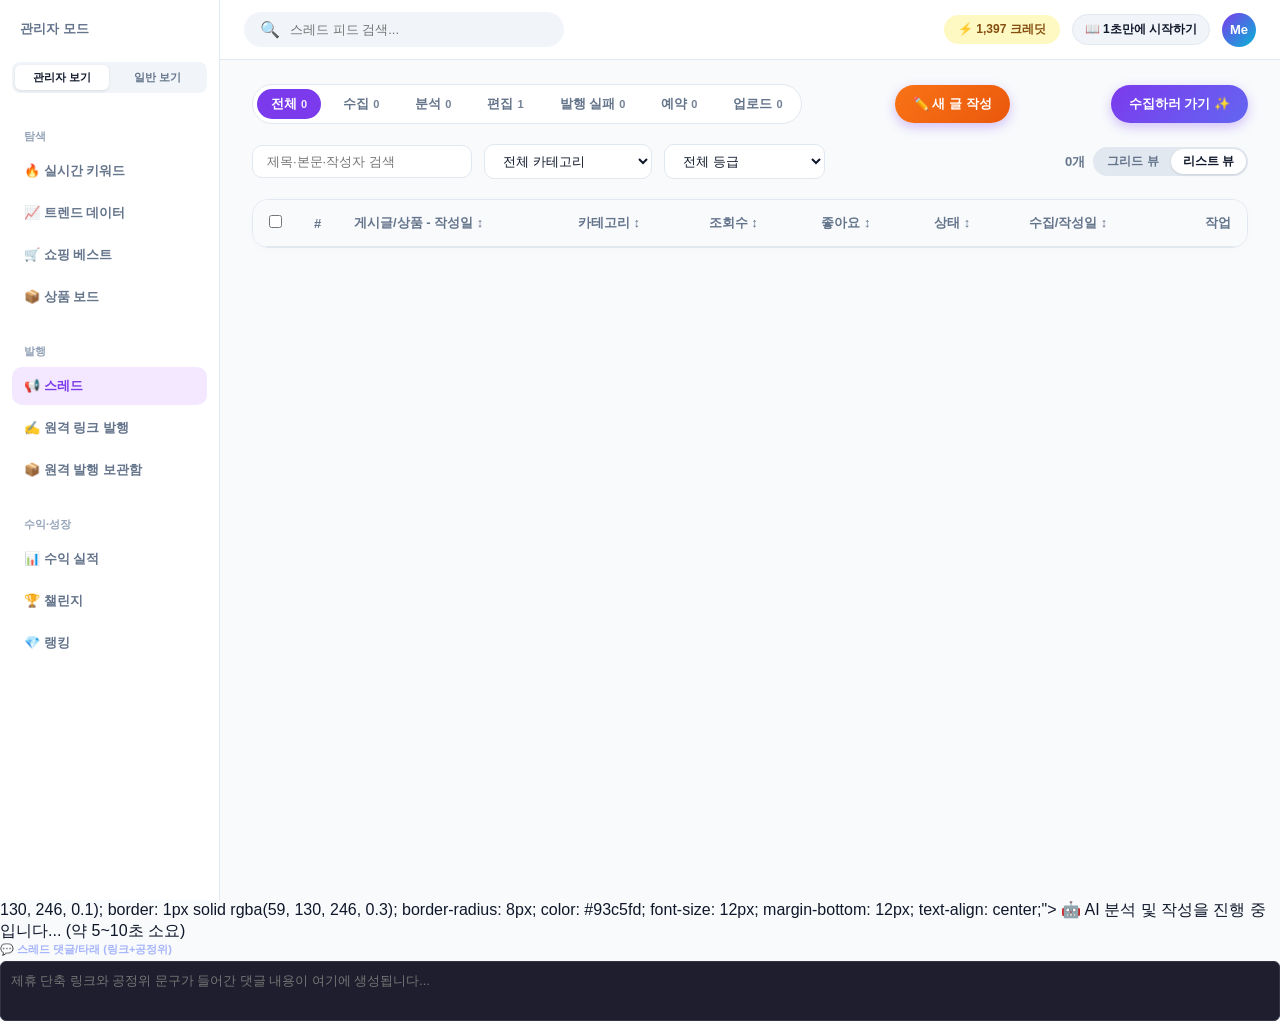
==== collected.html @ f784e55d "Fix: Resolve card parsing layout break, update joint disclosures, and support remote partners link i" ====
<!DOCTYPE html>
<html lang="ko">
<head>
  <meta charset="UTF-8">
  <meta name="viewport" content="width=device-width, initial-scale=1.0">
  <title>스레드 데이터 보드 - SNS Metric Dashboard</title>
  <link rel="stylesheet" href="styles/dashboard.css">
  <link rel="stylesheet" href="styles/content.css">
</head>
<body>

  <div class="app-container">
    <!-- Left Navigation Sidebar (Photo 1) -->
    <aside class="sidebar">
      <div class="sidebar-header">
        <span>관리자 모드</span>
      </div>

      <div class="sidebar-view-toggle">
        <button class="view-toggle-btn active">관리자 보기</button>
        <button class="view-toggle-btn">일반 보기</button>
      </div>

      <!-- Navigation Section 1: 탐색 -->
      <div class="nav-section">
        <div class="nav-title">탐색</div>
        <a href="#" class="nav-item">🔥 실시간 키워드</a>
        <a href="#" class="nav-item">📈 트렌드 데이터</a>
        <a href="#" class="nav-item">🛒 쇼핑 베스트</a>
        <a href="#" class="nav-item">📦 상품 보드</a>
      </div>

      <!-- Navigation Section 2: 발행 -->
      <div class="nav-section">
        <div class="nav-title">발행</div>
        <a href="#" class="nav-item active" id="nav-board">📢 스레드</a>
        <a href="#" class="nav-item" id="nav-publish">✍️ 원격 링크 발행</a>
        <a href="#" class="nav-item" id="nav-remote-archive">📦 원격 발행 보관함</a>
      </div>

      <!-- Navigation Section 3: 수익·성장 -->
      <div class="nav-section">
        <div class="nav-title">수익·성장</div>
        <a href="#" class="nav-item">📊 수익 실적</a>
        <a href="#" class="nav-item">🏆 챌린지</a>
        <a href="#" class="nav-item">💎 랭킹</a>
      </div>
    </aside>

    <!-- Main Wrapper -->
    <div class="main-wrapper">
      <!-- Top Navbar (Photo 1) -->
      <header class="top-navbar">
        <div class="top-search-bar">
          <span>🔍</span>
          <input type="text" placeholder="스레드 피드 검색..." id="top-search-input">
        </div>

        <div class="top-user-menu">
          <div class="credit-badge">⚡ 1,397 크레딧</div>
          <button class="quick-start-btn">📖 1초만에 시작하기</button>
          <div class="avatar">Me</div>
        </div>
      </header>

      <!-- Main Content Body (Photo 1) -->
      <main class="content-body" id="board-view">
        <!-- Status Tabs Row -->
        <div class="tabs-row">
          <div class="status-tabs">
            <button class="tab-btn active" data-status="all">전체 <span class="badge-count" id="count-all">0</span></button>
            <button class="tab-btn" data-status="collected">수집 <span class="badge-count" id="count-collected">0</span></button>
            <button class="tab-btn" data-status="analyzed">분석 <span class="badge-count" id="count-analyzed">0</span></button>
            <button class="tab-btn" data-status="editing">편집 <span class="badge-count" id="count-editing">1</span></button>
            <button class="tab-btn" data-status="failed">발행 실패 <span class="badge-count" id="count-failed">0</span></button>
            <button class="tab-btn" data-status="reserved">예약 <span class="badge-count" id="count-reserved">0</span></button>
            <button class="tab-btn" data-status="uploaded">업로드 <span class="badge-count" id="count-uploaded">0</span></button>
          </div>

          <button class="action-collect-btn" id="btn-create-post" style="background: linear-gradient(135deg, #f97316, #ea580c); margin-right: 8px;">✏️ 새 글 작성</button>
          <button class="action-collect-btn" id="btn-goto-collect">수집하러 가기 ✨</button>
        </div>

        <!-- Filter Controls Row -->
        <div class="filter-controls">
          <div class="search-filter-group">
            <input type="text" class="input-search" id="filter-keyword" placeholder="제목·본문·작성자 검색">
            <select class="select-filter" id="filter-category">
              <option value="all">전체 카테고리</option>
              <option value="shopping">🛒 쿠팡 / 쇼핑</option>
              <option value="shopping_remote">📦 원격 발행 보관함</option>
              <option value="sns">📢 스레드 / SNS</option>
              <option value="trend">🔥 트렌드</option>
              <option value="general">💬 자유게시판</option>
            </select>
            <select class="select-filter" id="filter-grade">
              <option value="all">전체 등급</option>
              <option value="super">강력 / 폭발 (>=8배)</option>
              <option value="medium">흥행 / 우수 (>=3배)</option>
              <option value="normal">보통 / 약함 (&lt;3배)</option>
            </select>
          </div>

          <div class="layout-toggle-group">
            <span class="item-count-text" id="total-item-count">0개</span>
            <div class="toggle-pill-group">
              <button class="toggle-pill-btn" id="btn-grid-mode">그리드 뷰</button>
              <button class="toggle-pill-btn active" id="btn-list-mode">리스트 뷰</button>
            </div>
          </div>
        </div>

        <!-- Data Table Container (List View) -->
        <div class="table-card-container" id="list-container">
          <table class="data-table" id="dashboard-table">
            <thead>
              <tr>
                <th style="width: 40px;"><input type="checkbox" id="check-all"></th>
                <th style="width: 40px;">#</th>
                <th>게시글/상품 - 작성일 ↕</th>
                <th>카테고리 ↕</th>
                <th>조회수 ↕</th>
                <th>좋아요 ↕</th>
                <th>상태 ↕</th>
                <th>수집/작성일 ↕</th>
                <th style="text-align: right;">작업</th>
              </tr>
            </thead>
            <tbody id="table-body">
              <!-- Dynamically rendered rows -->
            </tbody>
          </table>
        </div>

        <!-- Grid Container (Grid View) -->
        <div id="grid-container" style="display: none; grid-template-columns: repeat(auto-fill, minmax(280px, 1fr)); gap: 20px; margin-top: 16px;">
          <!-- Dynamically rendered cards -->
        </div>

      </main>

      <!-- Publish View (Remote URL Post Generation) -->
      <main class="content-body" id="publish-view" style="display: none;">
        <div class="tabs-row" style="margin-bottom: 24px;">
          <h2 style="font-size: 20px; color: #f8fafc; font-weight: 700; display: flex; align-items: center; gap: 8px;">
            ✍️ 원격 링크 자동 발행 (쿠팡/토스)
          </h2>
        </div>

        <div style="background: #1e1e2f; border: 1px solid #313244; border-radius: 12px; padding: 24px; display: flex; flex-direction: column; gap: 16px;">
          <div style="display: flex; gap: 16px; align-items: flex-end;">
            <div style="flex: 1;">
              <label style="display: block; font-size: 13px; font-weight: 600; color: #a5b4fc; margin-bottom: 8px;">상품 원본 링크 (URL)</label>
              <input type="text" id="remote-url-input" placeholder="https://www.coupang.com/... 또는 https://toss.im/..." style="width: 100%; padding: 12px 16px; background: #12121e; border: 1px solid #313244; color: #ffffff; border-radius: 8px; font-size: 14px; outline: none;">
            </div>
            <div style="flex: 1;">
              <label style="display: block; font-size: 13px; font-weight: 600; color: #f472b6; margin-bottom: 8px;">🔗 개인 제휴 링크 (Toss 쉐어링크 / 쿠팡 파트너스 링크)</label>
              <input type="text" id="remote-partners-link-input" placeholder="예: https://toss.im/_m/xxxxxx 또는 https://link.coupang.com/a/xxxxxx" style="width: 100%; padding: 12px 16px; background: #12121e; border: 1px solid #313244; color: #ffffff; border-radius: 8px; font-size: 14px; outline: none;">
            </div>
            <div>
              <button id="btn-fetch-generate" class="db-modal-btn btn-gradient" style="margin: 0; padding: 12px 24px; height: 45px;">분석 및 원고 생성 ✨</button>
            </div>
          </div>
          <div id="remote-status-text" style="font-size: 12px; color: #94a3b8; margin-top: 4px; display: none;">⏳ 링크를 분석하고 원고를 작성하는 중입니다... (최대 1~2분 소요)</div>

          <div style="display: flex; gap: 20px; margin-top: 10px;">
            <!-- Blog Result -->
            <div style="flex: 1; display: flex; flex-direction: column; min-height: 480px;">
              <div style="display: flex; justify-content: space-between; align-items: center; margin-bottom: 8px;">
                <label style="font-size: 13px; font-weight: 700; color: #f472b6;">📝 블로그 원고</label>
                <div style="display: flex; gap: 6px;">
                  <button id="btn-copy-remote-blog-title" class="db-modal-btn btn-purple" style="margin: 0; padding: 6px 10px; width: auto; font-size: 11px; display: none;">📋 제목 복사</button>
                  <button id="btn-copy-remote-blog-body" class="db-modal-btn btn-purple" style="margin: 0; padding: 6px 10px; width: auto; font-size: 11px; display: none;">📋 HTML 복사</button>
                </div>
              </div>
              <input type="text" id="remote-blog-title-result" placeholder="블로그 제목이 여기에 생성됩니다..." style="width: 100%; padding: 12px; margin-bottom: 8px; background: #12121e; border: 1px solid #313244; color: #cbd5e1; border-radius: 8px; font-family: inherit; font-size: 13px; outline: none;">
              <textarea id="remote-blog-result" placeholder="블로그 본문 HTML이 여기에 생성됩니다..." style="flex: 1; width: 100%; padding: 16px; background: #12121e; border: 1px solid #313244; color: #cbd5e1; border-radius: 8px; font-family: inherit; font-size: 13px; line-height: 1.6; resize: none; overflow-y: auto;"></textarea>
            </div>

            <!-- Threads Result -->
            <div style="flex: 1; display: flex; flex-direction: column; min-height: 480px;">
              <div style="display: flex; justify-content: space-between; align-items: center; margin-bottom: 8px;">
                <label style="font-size: 13px; font-weight: 700; color: #38bdf8;">📢 스레드 원고</label>
                <div style="display: flex; gap: 6px;">
                  <button id="btn-copy-remote-threads-main" class="db-modal-btn btn-gradient" style="margin: 0; padding: 6px 10px; width: auto; font-size: 11px; display: none;">📋 본문 복사</button>
                  <button id="btn-copy-remote-threads-reply" class="db-modal-btn btn-gradient" style="margin: 0; padding: 6px 10px; width: auto; font-size: 11px; display: none;">📋 타래 복사</button>
                </div>
              </div>
              <textarea id="remote-threads-main-result" placeholder="스레드 본문이 여기에 생성됩니다..." style="height: 120px; width: 100%; padding: 16px; margin-bottom: 8px; background: #12121e; border: 1px solid #313244; color: #cbd5e1; border-radius: 8px; font-family: inherit; font-size: 13px; line-height: 1.6; resize: none; overflow-y: auto;"></textarea>
              <textarea id="remote-threads-reply-result" placeholder="스레드 타래(댓글) 원고가 여기에 생성됩니다..." style="flex: 1; width: 100%; padding: 16px; background: #12121e; border: 1px solid #313244; color: #cbd5e1; border-radius: 8px; font-family: inherit; font-size: 13px; line-height: 1.6; resize: none; overflow-y: auto;"></textarea>
            </div>
          </div>
          
          <!-- Image Gallery Section -->
          <div id="remote-images-container" style="margin-top: 20px; display: none; background: #181824; border: 1px solid #2e2e3e; padding: 16px; border-radius: 12px;">
            <label style="display: block; font-size: 13px; font-weight: 700; color: #a5b4fc; margin-bottom: 12px;">🖼️ 추천 이미지 (클릭 시 원본 보기)</label>
            <div id="remote-images-gallery" style="display: flex; gap: 12px; flex-wrap: wrap;"></div>
          </div>
          
          <div style="display: flex; justify-content: flex-end; margin-top: 16px;">
            <button id="btn-save-remote-post" class="db-modal-btn btn-red" style="margin: 0; width: auto; padding: 12px 32px; display: none;">💾 생성된 원고 수집함에 저장하기</button>
          </div>
        </div>
      </main>
    </div>
  </div>

  <!-- Modal 1: Create Post Modal -->
  <div id="modal-create-post" class="db-modal-overlay" style="display: none;">
    <div class="db-action-modal" style="max-width: 520px; text-align: left;">
      <div class="db-modal-title" style="font-size: 18px; margin-bottom: 16px;">✏️ Cloudflare 게시판 - 새 글 작성</div>
      
      <div style="margin-bottom: 12px;">
        <label style="font-size: 12px; font-weight: 700; color: #a5b4fc; display: block; margin-bottom: 4px;">카테고리</label>
        <select id="post-input-category" style="width: 100%; padding: 10px; background: #1e1e2e; border: 1px solid #313244; color: #fff; border-radius: 8px;">
          <option value="general">💬 자유게시판</option>
          <option value="shopping">🛒 쿠팡 / 쇼핑</option>
          <option value="shopping_remote">📦 원격 발행 보관함</option>
          <option value="sns">📢 스레드 / SNS</option>
          <option value="trend">🔥 트렌드</option>
        </select>
      </div>

      <div style="margin-bottom: 12px;">
        <label style="font-size: 12px; font-weight: 700; color: #a5b4fc; display: block; margin-bottom: 4px;">게시글 제목</label>
        <input type="text" id="post-input-title" placeholder="제목을 입력하세요" style="width: 100%; padding: 10px; background: #1e1e2e; border: 1px solid #313244; color: #fff; border-radius: 8px;">
      </div>

      <div style="margin-bottom: 12px;">
        <label style="font-size: 12px; font-weight: 700; color: #a5b4fc; display: block; margin-bottom: 4px;">작성자</label>
        <input type="text" id="post-input-author" placeholder="작성자 이름" style="width: 100%; padding: 10px; background: #1e1e2e; border: 1px solid #313244; color: #fff; border-radius: 8px;">
      </div>

      <div style="margin-bottom: 12px;">
        <label style="font-size: 12px; font-weight: 700; color: #a5b4fc; display: block; margin-bottom: 4px;">본문 내용</label>
        <textarea id="post-input-content" rows="4" placeholder="내용을 입력하세요..." style="width: 100%; padding: 10px; background: #1e1e2e; border: 1px solid #313244; color: #fff; border-radius: 8px; font-family: inherit; resize: vertical;"></textarea>
      </div>

      <div style="margin-bottom: 16px;">
        <label style="font-size: 12px; font-weight: 700; color: #a5b4fc; display: block; margin-bottom: 4px;">관련 링크 (선택)</label>
        <input type="text" id="post-input-link" placeholder="https://..." style="width: 100%; padding: 10px; background: #1e1e2e; border: 1px solid #313244; color: #fff; border-radius: 8px;">
      </div>

      <div style="display: flex; gap: 10px; justify-content: flex-end;">
        <button id="btn-cancel-create" class="db-modal-btn btn-purple" style="width: 100px;">취소</button>
        <button id="btn-submit-create" class="db-modal-btn btn-gradient" style="width: 120px;">작성 완료 ✨</button>
      </div>
    </div>
  </div>

  <!-- Modal 2: View Post Detail Modal -->
  <div id="modal-view-post" class="db-modal-overlay" style="display: none;">
    <div class="db-action-modal" style="max-width: 600px; text-align: left;">
      <div id="view-post-category" style="display: inline-block; font-size: 11px; padding: 4px 10px; background: rgba(124, 58, 237, 0.2); color: #c4b5fd; border-radius: 20px; margin-bottom: 8px; font-weight: 700;">카테고리</div>
      <div id="view-post-title" style="font-size: 18px; font-weight: 800; color: #fff; margin-bottom: 8px;">제목</div>
      <div style="font-size: 12px; color: #94a3b8; margin-bottom: 16px;">
        작성자: <span id="view-post-author" style="color: #e2e8f0; font-weight: 600;">-</span> | 작성일: <span id="view-post-date">-</span>
      </div>
        <div id="view-post-content" style="background: #181824; border: 1px solid #2e2e3e; padding: 16px; border-radius: 12px; font-size: 14px; color: #cbd5e1; line-height: 1.6; margin-bottom: 16px; white-space: pre-wrap;">
        본문 내용
      </div>

      <div id="view-post-images" style="display: flex; gap: 10px; flex-wrap: wrap; margin-bottom: 16px;">
        <!-- Images injected -->
      </div>

      <div style="display: flex; gap: 10px; justify-content: space-between; align-items: center;">
        <a id="view-post-link" href="#" target="_blank" style="font-size: 13px; color: #818cf8; font-weight: 700; text-decoration: none; white-space: nowrap;">🔗 원본 링크 보기</a>
        <div style="display: flex; gap: 8px;">
          <button id="btn-create-blog-modal" class="db-modal-btn btn-gradient" style="padding: 8px 12px; font-weight: 700; display: inline-flex; align-items: center; gap: 4px; margin-bottom: 0;">✍️ 블로그 글 생성</button>
          <button id="btn-delete-post" class="db-modal-btn btn-red" style="width: 80px; padding: 8px 12px; margin-bottom: 0;">삭제</button>
          <button id="btn-close-view" class="db-modal-btn btn-purple" style="width: 80px; padding: 8px 12px; margin-bottom: 0;">닫기</button>
        </div>
      </div>
    </div>
  </div>

  <!-- Modal 3: Blog & Threads Post Generation Modal -->
  <div id="modal-blog-generation" class="db-modal-overlay" style="display: none;">
    <div class="db-action-modal" style="max-width: 1100px; text-align: left; width: 95%; height: 92vh; display: flex; flex-direction: column;">
      <div class="db-modal-title" style="font-size: 18px; margin-bottom: 8px; display: flex; justify-content: space-between; align-items: center;">
        <span>✍️ AI 마케팅 원고 상세 보기</span>
        <button id="btn-close-blog" style="background: none; border: none; color: #94a3b8; font-size: 20px; cursor: pointer;">✕</button>
      </div>

      <!-- Shared Configuration Panel -->
      <div style="display: flex; gap: 10px; margin-bottom: 12px;">
        <!-- API Key Settings Section -->
        <div id="blog-api-key-container" style="flex: 1; background: #1e1e2f; border: 1px solid #31324f; padding: 10px; border-radius: 10px; display: flex; gap: 10px; align-items: center; justify-content: space-between;">
          <div style="flex: 1;">
            <label style="font-size: 10px; font-weight: 700; color: #a5b4fc; display: block; margin-bottom: 2px;">Google Gemini API Key</label>
            <input type="password" id="gemini-api-key-input" placeholder="API 키를 입력하세요" style="width: 100%; padding: 6px 8px; background: #12121e; border: 1px solid #313244; color: #fff; border-radius: 6px; font-size: 11px;">
          </div>
          <div style="margin-top: 12px; display: flex; gap: 6px; align-items: center;">
            <a href="https://aistudio.google.com/" target="_blank" style="font-size: 10px; color: #818cf8; text-decoration: underline; white-space: nowrap;">키 발급 ➔</a>
            <button id="btn-save-api-key" class="db-modal-btn btn-purple" style="padding: 4px 10px; font-size: 10px; width: auto; margin-bottom: 0;">저장</button>
          </div>
        </div>

        <!-- Coupang Partners Link Input -->
        <div style="flex: 1; background: #1e1e2f; border: 1px solid #31324f; padding: 10px; border-radius: 10px; display: flex; flex-direction: column; justify-content: center;">
          <label style="font-size: 10px; font-weight: 700; color: #a5b4fc; display: block; margin-bottom: 2px;">🔗 개인 제휴 링크 (비워두면 상품 원본 링크가 사용됩니다)</label>
          <input type="text" id="coupang-partners-link-input" placeholder="예: https://link.coupang.com/a/xxxxxx" style="width: 100%; padding: 6px 8px; background: #12121e; border: 1px solid #313244; color: #fff; border-radius: 6px; font-size: 11px;">
        </div>
      </div>      <!-- Side-by-side Content Area -->
      <div style="flex: 1; min-height: 0; display: flex; gap: 20px; margin-bottom: 12px;">
        <!-- Left Panel: Blog -->
        <div style="flex: 1; display: flex; flex-direction: column; min-height: 0;">
          <div style="display: flex; justify-content: space-between; align-items: center; margin-bottom: 8px;">
            <label style="font-size: 13px; font-weight: 700; color: #f472b6;">📝 블로그 원고</label>
            <div style="display: flex; gap: 6px; align-items: center;">
              <select id="blog-style-select" style="padding: 4px 6px; background: #1e1e2e; border: 1px solid #313244; color: #fff; border-radius: 6px; font-size: 11px; margin-right: 4px;">
                <option value="review">리뷰형 포스팅</option>
                <option value="comparison">비교형 포스팅</option>
                <option value="story">실사용 스토리</option>
              </select>
              <button id="btn-generate-blog-run" class="db-modal-btn btn-gradient" style="padding: 4px 8px; font-size: 10px; width: auto; margin: 0;">원고 생성 ✨</button>
              <button id="btn-copy-blog-title" class="db-modal-btn btn-purple" style="padding: 4px 8px; font-size: 10px; width: auto; margin: 0; display: none;">📋 제목 복사</button>
              <button id="btn-copy-blog-html" class="db-modal-btn btn-purple" style="padding: 4px 8px; font-size: 10px; width: auto; margin: 0; display: none;">📋 HTML 복사</button>
            </div>
          </div>
          <input type="text" id="blog-result-title" placeholder="블로그 제목이 표시됩니다" style="width: 100%; padding: 10px; margin-bottom: 8px; background: #12121e; border: 1px solid #313244; color: #cbd5e1; border-radius: 8px; font-family: inherit; font-size: 13px; outline: none;">
          <textarea id="blog-result-body" placeholder="블로그 본문 HTML이 표시됩니다..." style="flex: 1; width: 100%; padding: 16px; background: #12121e; border: 1px solid #313244; color: #cbd5e1; border-radius: 8px; font-family: inherit; font-size: 13px; line-height: 1.6; resize: none; overflow-y: auto;"></textarea>
        </div>

        <!-- Right Panel: Threads -->
        <div style="flex: 1; display: flex; flex-direction: column; min-height: 0;">
          <div style="display: flex; justify-content: space-between; align-items: center; margin-bottom: 8px;">
            <label style="font-size: 13px; font-weight: 700; color: #38bdf8;">📢 스레드 원고</label>
            <div style="display: flex; gap: 6px; align-items: center;">
              <select id="threads-style-select" style="padding: 4px 6px; background: #1e1e2e; border: 1px solid #313244; color: #fff; border-radius: 6px; font-size: 11px; margin-right: 4px;">
                <option value="hook">자극적 후킹형</option>
                <option value="tip">정보 요약형</option>
                <option value="chat">일상 썰 수다형</option>
              </select>
              <button id="btn-generate-threads-run" class="db-modal-btn btn-gradient" style="padding: 4px 8px; font-size: 10px; width: auto; margin: 0;">원고 생성 ✨</button>
              <button id="btn-copy-threads-main" class="db-modal-btn btn-gradient" style="padding: 4px 8px; font-size: 10px; width: auto; margin: 0; display: none;">📋 본문 복사</button>
              <button id="btn-copy-threads-reply" class="db-modal-btn btn-gradient" style="padding: 4px 8px; font-size: 10px; width: auto; margin: 0; display: none;">📋 타래 복사</button>
            </div>
          </div>
          <textarea id="threads-result-main" placeholder="스레드 본문이 표시됩니다..." style="height: 100px; width: 100%; padding: 16px; margin-bottom: 8px; background: #12121e; border: 1px solid #313244; color: #cbd5e1; border-radius: 8px; font-family: inherit; font-size: 13px; line-height: 1.6; resize: none; overflow-y: auto;"></textarea>
          <textarea id="threads-result-reply" placeholder="스레드 타래(댓글) 원고가 표시됩니다..." style="flex: 1; width: 100%; padding: 16px; background: #12121e; border: 1px solid #313244; color: #cbd5e1; border-radius: 8px; font-family: inherit; font-size: 13px; line-height: 1.6; resize: none; overflow-y: auto;"></textarea>
        </div>
      </div>

      <!-- Image Gallery Section inside Modal -->
      <div id="modal-images-container" style="display: none; background: #181824; border: 1px solid #2e2e3e; padding: 12px; border-radius: 12px; margin-bottom: 12px;">
        <label style="display: block; font-size: 12px; font-weight: 700; color: #a5b4fc; margin-bottom: 8px;">🖼️ 관련 추천 이미지 (클릭 시 원본 보기)</label>
        <div id="modal-images-gallery" style="display: flex; gap: 10px; flex-wrap: wrap;"></div>
      </div>

      <!-- Action buttons -->
      <div style="display: flex; justify-content: space-between; align-items: center; background: #1e1e2f; padding: 10px; border-radius: 10px; margin-top: auto;">
        <!-- History Selectors -->
        <div style="display: flex; gap: 10px; flex: 1;">
          <div id="blog-history-container" style="display: none; align-items: center; gap: 4px;">
            <label style="font-size: 10px; font-weight: 700; color: #a5b4fc; white-space: nowrap;">⏰ 블로그 이력:</label>
            <select id="blog-history-select" style="padding: 4px; background: #12121e; border: 1px solid #313244; color: #cbd5e1; border-radius: 6px; font-size: 10px; width: 120px;"></select>
          </div>
          <div id="threads-history-container" style="display: none; align-items: center; gap: 4px;">
            <label style="font-size: 10px; font-weight: 700; color: #a5b4fc; white-space: nowrap;">⏰ 스레드 이력:</label>
            <select id="threads-history-select" style="padding: 4px; background: #12121e; border: 1px solid #313244; color: #cbd5e1; border-radius: 6px; font-size: 10px; width: 120px;"></select>
          </div>
        </div>
        <div style="display: flex; gap: 8px;">
          <button id="btn-save-modal-changes" class="db-modal-btn btn-red" style="margin: 0; width: auto; padding: 8px 20px; font-size: 12px; display: none;">💾 변경 사항 저장</button>
          <button id="btn-close-blog-bottom" class="db-modal-btn btn-purple" style="margin: 0; width: 80px; padding: 8px 0; font-size: 12px;">닫기</button>
        </div>
      </div>
    </div>
  </div>130, 246, 0.1); border: 1px solid rgba(59, 130, 246, 0.3); border-radius: 8px; color: #93c5fd; font-size: 12px; margin-bottom: 12px; text-align: center;">
        🤖 AI 분석 및 작성을 진행 중입니다... (약 5~10초 소요)
      </div>

          <!-- Right Panel: Reply Thread -->
          <div style="flex: 1; display: flex; flex-direction: column; min-height: 0;">
            <div style="display: flex; justify-content: space-between; align-items: center; margin-bottom: 4px;">
              <label style="font-size: 11px; font-weight: 700; color: #a5b4fc;">💬 스레드 댓글/타래 (링크+공정위)</label>
              <button id="btn-copy-threads-reply" class="db-modal-btn btn-gradient" style="padding: 3px 8px; font-size: 10px; width: auto; margin-bottom: 0; display: none;">📋 댓글 복사</button>
            </div>
            <textarea id="threads-result-reply" readonly placeholder="제휴 단축 링크와 공정위 문구가 들어간 댓글 내용이 여기에 생성됩니다..." style="flex: 1; width: 100%; padding: 10px; background: #1e1e2e; border: 1px solid #313244; color: #cbd5e1; border-radius: 6px; font-family: inherit; font-size: 12.5px; line-height: 1.5; resize: none; overflow-y: auto;"></textarea>
          </div>
        </div>
      </div>
      
    </div>
  </div>

  <!-- Lightbox Modal for Original Size Image -->
  <div id="image-lightbox" class="db-modal-overlay" style="display: none; justify-content: center; align-items: center; background: rgba(0, 0, 0, 0.95); z-index: 10000; position: fixed; top: 0; left: 0; width: 100%; height: 100%;">
    <div style="position: relative; max-width: 90%; max-height: 90%; display: flex; flex-direction: column; align-items: center; gap: 15px;">
      <button id="btn-close-lightbox" style="position: absolute; top: -45px; right: 0; background: none; border: none; color: #fff; font-size: 32px; cursor: pointer; outline: none;">✕</button>
      <img id="lightbox-img" src="" style="max-width: 100%; max-height: 75vh; object-fit: contain; border-radius: 8px; border: 2px solid #313244; box-shadow: 0 10px 25px rgba(0,0,0,0.5);">
      <div style="display: flex; gap: 12px; margin-top: 10px;">
        <button id="btn-lightbox-copy-link" class="db-modal-btn btn-purple" style="margin: 0; width: auto; padding: 12px 24px; font-weight: 700; font-size: 13px;">📋 이미지 링크 복사</button>
        <button id="btn-lightbox-download" class="db-modal-btn btn-gradient" style="margin: 0; width: auto; padding: 12px 24px; font-weight: 700; font-size: 13px;">💾 이미지 저장</button>
      </div>
    </div>
  </div>

  <script src="src/lib/supabase.min.js"></script>
  <script src="src/utils/supabaseClient.js"></script>
  <script src="src/utils/cloudflareClient.js"></script>
  <script src="src/utils/formatter.js"></script>
  <script src="src/utils/calculator.js"></script>
  <script src="src/utils/exporter.js"></script>
  <script src="src/utils/aiClient.js"></script>
  <script src="src/utils/remoteParser.js"></script>
  <script src="src/dashboard.js"></script>
</body>
</html>
---- styles/dashboard.css ----
/* SNS Metric Dashboard CSS - Full Natural Page Scrolling Fix */
:root {
  --bg-primary: #f8fafc;
  --bg-sidebar: #ffffff;
  --bg-card: #ffffff;
  --text-main: #0f172a;
  --text-muted: #64748b;
  --text-light: #94a3b8;
  --border-color: #e2e8f0;
  --primary-color: #7c3aed;
  --primary-light: #f3e8ff;
  --primary-hover: #6d28d9;
}

* {
  box-sizing: border-box;
  margin: 0;
  padding: 0;
}

html, body {
  font-family: -apple-system, BlinkMacSystemFont, "Segoe UI", Roboto, Helvetica, Arial, sans-serif;
  background-color: var(--bg-primary);
  color: var(--text-main);
  min-height: 100vh;
  width: 100%;
  overflow-y: auto !important;
}

/* App Container Layout */
.app-container {
  display: flex;
  min-height: 100vh;
  width: 100%;
}

/* Left Sidebar - Sticky on left side */
.sidebar {
  width: 220px;
  background-color: var(--bg-sidebar);
  border-right: 1px solid var(--border-color);
  display: flex;
  flex-direction: column;
  padding: 20px 12px;
  gap: 24px;
  flex-shrink: 0;
  position: sticky;
  top: 0;
  height: 100vh;
  overflow-y: auto;
}

.sidebar-header {
  display: flex;
  align-items: center;
  gap: 8px;
  padding: 0 8px;
  font-size: 13px;
  font-weight: 600;
  color: var(--text-muted);
}

.sidebar-view-toggle {
  display: flex;
  background-color: #f1f5f9;
  border-radius: 8px;
  padding: 3px;
  gap: 2px;
  margin-bottom: 8px;
}

.view-toggle-btn {
  flex: 1;
  border: none;
  background: none;
  font-size: 11px;
  font-weight: 600;
  color: var(--text-muted);
  padding: 5px 0;
  border-radius: 6px;
  cursor: pointer;
}

.view-toggle-btn.active {
  background-color: #ffffff;
  color: var(--text-main);
  box-shadow: 0 1px 3px rgba(0,0,0,0.1);
}

.nav-section {
  display: flex;
  flex-direction: column;
  gap: 4px;
}

.nav-title {
  font-size: 11px;
  font-weight: 600;
  color: var(--text-light);
  padding: 4px 12px;
  text-transform: uppercase;
}

.nav-item {
  display: flex;
  align-items: center;
  gap: 10px;
  padding: 10px 12px;
  border-radius: 10px;
  font-size: 13px;
  font-weight: 600;
  color: var(--text-muted);
  text-decoration: none;
  transition: background-color 0.15s, color 0.15s;
}

.nav-item:hover {
  background-color: #f1f5f9;
  color: var(--text-main);
}

.nav-item.active {
  background-color: var(--primary-light);
  color: var(--primary-color);
}

/* Main Body Area */
.main-wrapper {
  flex: 1;
  display: flex;
  flex-direction: column;
  min-height: 100vh;
  min-width: 0;
}

/* Top Navbar - Sticky Header */
.top-navbar {
  height: 60px;
  background-color: var(--bg-card);
  border-bottom: 1px solid var(--border-color);
  display: flex;
  align-items: center;
  justify-content: space-between;
  padding: 0 24px;
  flex-shrink: 0;
  position: sticky;
  top: 0;
  z-index: 100;
}

.top-search-bar {
  display: flex;
  align-items: center;
  gap: 10px;
  background-color: #f1f5f9;
  padding: 8px 16px;
  border-radius: 20px;
  width: 320px;
}

.top-search-bar input {
  border: none;
  background: none;
  outline: none;
  font-size: 13px;
  width: 100%;
}

.top-user-menu {
  display: flex;
  align-items: center;
  gap: 12px;
}

.credit-badge {
  background-color: #fef9c3;
  color: #854d0e;
  font-size: 12px;
  font-weight: 700;
  padding: 6px 14px;
  border-radius: 16px;
  display: flex;
  align-items: center;
  gap: 4px;
}

.quick-start-btn {
  background-color: #f1f5f9;
  border: 1px solid var(--border-color);
  font-size: 12px;
  font-weight: 600;
  color: var(--text-main);
  padding: 6px 12px;
  border-radius: 16px;
  cursor: pointer;
}

.avatar {
  width: 34px;
  height: 34px;
  border-radius: 50%;
  background: linear-gradient(135deg, #7c3aed, #06b6d4);
  display: flex;
  align-items: center;
  justify-content: center;
  color: #fff;
  font-weight: bold;
  font-size: 13px;
}

/* Content Area - Natural Vertical Scrolling */
.content-body {
  flex: 1;
  padding: 24px 32px 60px 32px;
  display: flex;
  flex-direction: column;
  gap: 20px;
}

/* Status Tabs Row */
.tabs-row {
  display: flex;
  align-items: center;
  justify-content: space-between;
}

.status-tabs {
  display: flex;
  align-items: center;
  gap: 8px;
  background-color: #ffffff;
  padding: 4px;
  border-radius: 20px;
  border: 1px solid var(--border-color);
}

.tab-btn {
  border: none;
  background: none;
  padding: 6px 14px;
  border-radius: 16px;
  font-size: 13px;
  font-weight: 600;
  color: var(--text-muted);
  cursor: pointer;
  display: flex;
  align-items: center;
  gap: 4px;
  transition: all 0.15s;
}

.tab-btn.active {
  background-color: var(--primary-color);
  color: #ffffff;
}

.tab-btn .badge-count {
  font-size: 11px;
  opacity: 0.9;
}

.action-collect-btn {
  background: linear-gradient(135deg, #7c3aed 0%, #6366f1 100%);
  color: #ffffff;
  border: none;
  font-size: 13px;
  font-weight: 700;
  padding: 10px 18px;
  border-radius: 20px;
  cursor: pointer;
  box-shadow: 0 4px 12px rgba(124, 58, 237, 0.3);
  transition: transform 0.15s, box-shadow 0.15s;
}

.action-collect-btn:hover {
  transform: translateY(-1px);
  box-shadow: 0 6px 16px rgba(124, 58, 237, 0.4);
}

/* Filter Controls Row */
.filter-controls {
  display: flex;
  align-items: center;
  justify-content: space-between;
  gap: 16px;
}

.search-filter-group {
  display: flex;
  align-items: center;
  gap: 12px;
}

.input-search {
  padding: 8px 14px;
  border: 1px solid var(--border-color);
  border-radius: 10px;
  font-size: 13px;
  width: 220px;
  outline: none;
}

.select-filter {
  padding: 8px 14px;
  border: 1px solid var(--border-color);
  border-radius: 10px;
  font-size: 13px;
  outline: none;
  background-color: #ffffff;
  color: var(--text-main);
}

.layout-toggle-group {
  display: flex;
  align-items: center;
  gap: 8px;
}

.item-count-text {
  font-size: 13px;
  color: var(--text-muted);
  font-weight: 600;
}

.toggle-pill-group {
  display: flex;
  background-color: #e2e8f0;
  padding: 2px;
  border-radius: 16px;
}

.toggle-pill-btn {
  border: none;
  background: none;
  font-size: 12px;
  font-weight: 600;
  color: var(--text-muted);
  padding: 4px 12px;
  border-radius: 14px;
  cursor: pointer;
}

.toggle-pill-btn.active {
  background-color: #ffffff;
  color: var(--text-main);
  box-shadow: 0 1px 3px rgba(0,0,0,0.1);
}

/* Table Card Container */
.table-card-container {
  background-color: var(--bg-card);
  border: 1px solid var(--border-color);
  border-radius: 16px;
  overflow-x: auto;
  box-shadow: 0 2px 8px rgba(0,0,0,0.02);
  margin-bottom: 40px;
}

.data-table {
  width: 100%;
  border-collapse: collapse;
  text-align: left;
  font-size: 13px;
}

.data-table th {
  background-color: #f8fafc;
  color: var(--text-muted);
  font-weight: 600;
  padding: 14px 16px;
  border-bottom: 1px solid var(--border-color);
  white-space: nowrap;
}

.data-table td {
  padding: 16px;
  border-bottom: 1px solid var(--border-color);
  vertical-align: middle;
}

.data-table tr:last-child td {
  border-bottom: none;
}

.data-table tr:hover {
  background-color: #f8fafc;
}

/* Post Cell Content */
.post-cell {
  display: flex;
  align-items: center;
  gap: 12px;
  max-width: 340px;
}

.post-avatar {
  width: 36px;
  height: 36px;
  border-radius: 50%;
  object-fit: cover;
  background-color: #cbd5e1;
  flex-shrink: 0;
}

.post-info {
  display: flex;
  flex-direction: column;
  gap: 3px;
  overflow: hidden;
}

.post-title-text {
  font-weight: 600;
  color: var(--text-main);
  white-space: nowrap;
  overflow: hidden;
  text-overflow: ellipsis;
  max-width: 280px;
}

.post-meta-sub {
  font-size: 11px;
  color: var(--text-light);
}

/* Status Pill */
.status-pill-edit {
  background-color: #fef08a;
  color: #854d0e;
  font-size: 11px;
  font-weight: 700;
  padding: 3px 10px;
  border-radius: 12px;
  display: inline-block;
}

/* Multiplier Pill matching Photo 1 */
.multiplier-pill-photo {
  background-color: #fde047;
  color: #713f12;
  font-size: 12px;
  font-weight: 700;
  padding: 4px 12px;
  border-radius: 14px;
  display: inline-block;
}

/* Row Action Buttons */
.row-actions {
  display: flex;
  align-items: center;
  gap: 8px;
}

.btn-icon-square {
  width: 32px;
  height: 32px;
  border-radius: 8px;
  border: 1px solid var(--border-color);
  background-color: #ffffff;
  display: flex;
  align-items: center;
  justify-content: center;
  cursor: pointer;
  color: var(--text-muted);
  font-size: 14px;
  transition: all 0.15s;
}

.btn-icon-square:hover {
  background-color: #f1f5f9;
  color: var(--text-main);
}

.btn-my-style {
  background-color: #ffffff;
  border: 1px solid var(--border-color);
  color: var(--text-muted);
  font-size: 12px;
  font-weight: 600;
  padding: 6px 12px;
  border-radius: 14px;
  cursor: pointer;
  transition: all 0.15s;
}

.btn-my-style:hover {
  background-color: #f1f5f9;
  color: var(--text-main);
}

.btn-analyze-purple {
  background: linear-gradient(135deg, #7c3aed 0%, #6366f1 100%);
  color: #ffffff;
  border: none;
  font-size: 12px;
  font-weight: 700;
  padding: 6px 14px;
  border-radius: 14px;
  cursor: pointer;
  box-shadow: 0 2px 6px rgba(124, 58, 237, 0.25);
  transition: all 0.15s;
}

.btn-analyze-purple:hover {
  transform: translateY(-1px);
  box-shadow: 0 4px 10px rgba(124, 58, 237, 0.35);
}

.empty-state {
  padding: 60px 20px;
  text-align: center;
  color: var(--text-muted);
  font-size: 14px;
}

/* Dashboard Custom Modals */
.db-modal-overlay {
  position: fixed;
  top: 0;
  left: 0;
  width: 100vw;
  height: 100vh;
  background-color: rgba(0, 0, 0, 0.65);
  backdrop-filter: blur(4px);
  z-index: 999999;
  display: flex;
  align-items: center;
  justify-content: center;
  animation: fadeIn 0.2s ease;
}

.db-action-modal {
  background-color: #121620;
  border: 1px solid rgba(255, 255, 255, 0.12);
  border-radius: 20px;
  width: 90%;
  max-width: 520px;
  padding: 24px;
  box-shadow: 0 16px 40px rgba(0, 0, 0, 0.7);
  display: flex;
  flex-direction: column;
  align-items: stretch;
  animation: popIn 0.22s cubic-bezier(0.175, 0.885, 0.32, 1.275);
}

.db-modal-title {
  font-size: 18px;
  font-weight: 700;
  color: #ffffff;
  margin-bottom: 16px;
}

.db-modal-btn {
  padding: 10px 18px;
  border-radius: 12px;
  border: none;
  font-size: 13px;
  font-weight: 600;
  cursor: pointer;
  transition: transform 0.15s ease, filter 0.15s ease, box-shadow 0.15s ease;
  display: inline-flex;
  align-items: center;
  justify-content: center;
  box-shadow: 0 2px 6px rgba(0, 0, 0, 0.2);
}

.db-modal-btn:hover {
  transform: translateY(-1px);
  filter: brightness(1.1);
  box-shadow: 0 4px 10px rgba(0, 0, 0, 0.3);
}

.db-modal-btn:active {
  transform: translateY(1px);
}

.db-modal-btn.btn-gradient {
  background: linear-gradient(135deg, #f97316 0%, #ea580c 100%);
  color: #ffffff;
}

.db-modal-btn.btn-purple {
  background: linear-gradient(135deg, #7c3aed 0%, #6366f1 100%);
  color: #ffffff;
}

.db-modal-btn.btn-red {
  background-color: #ef4444;
  color: #ffffff;
}
---- styles/content.css ----
/* SNS Metric Overlay Extension CSS */

.sns-metric-container {
  display: flex;
  flex-wrap: wrap;
  align-items: center;
  gap: 5px 6px;
  font-family: -apple-system, BlinkMacSystemFont, "Segoe UI", Roboto, Helvetica, Arial, sans-serif;
  z-index: 99999 !important;
  user-select: none;
}

/* Photo 1 Exact Matching: Fixed Viewport Floating Vertical Left Layout (Escapes all overflow:hidden & contain:paint) */
.sns-metric-container.vertical-float {
  position: fixed !important;
  flex-direction: column !important;
  align-items: flex-end !important;
  gap: 5px !important;
  z-index: 99999 !important;
  margin: 0 !important;
  padding: 0 !important;
  width: auto !important;
  pointer-events: auto !important;
}

/* Base Badge Pill */
.sns-metric-pill {
  display: inline-flex;
  align-items: center;
  justify-content: center;
  gap: 4px;
  padding: 3px 9px;
  border-radius: 14px;
  font-size: 11.5px;
  font-weight: 600;
  line-height: 1.4;
  white-space: nowrap;
  letter-spacing: -0.2px;
  box-shadow: 0 2px 6px rgba(0, 0, 0, 0.35);
  transition: transform 0.15s ease, box-shadow 0.15s ease;
}

.sns-metric-pill:hover {
  transform: translateY(-1px);
  box-shadow: 0 4px 10px rgba(0, 0, 0, 0.45);
}

/* Standard Metric Pill (Dark Slate) */
.sns-metric-pill.pill-standard {
  background-color: #262b32;
  color: #e2e8f0;
  border: 1px solid rgba(255, 255, 255, 0.14);
}

.sns-metric-pill.pill-standard .pill-label {
  color: #94a3b8;
  font-weight: 500;
  font-size: 10.5px;
}

.sns-metric-pill.pill-standard .pill-value {
  color: #ffffff;
  font-weight: 700;
}

/* Multiplier Badges */
.sns-metric-pill.multiplier-super {
  background: linear-gradient(135deg, #ff6b00 0%, #ff3b00 100%);
  color: #ffffff;
  border: 1px solid #ff7a1a;
  font-size: 12.5px;
  padding: 4px 11px;
  animation: pulse-glow 2s infinite alternate;
}

.sns-metric-pill.multiplier-high {
  background: linear-gradient(135deg, #7c3aed 0%, #6366f1 100%);
  color: #ffffff;
  border: 1px solid #8b5cf6;
  font-size: 12.5px;
  padding: 4px 11px;
}

.sns-metric-pill.multiplier-medium {
  background: linear-gradient(135deg, #eab308 0%, #ca8a04 100%);
  color: #1e1b4b;
  font-weight: 700;
  font-size: 12px;
}

.sns-metric-pill.multiplier-normal {
  background-color: #334155;
  color: #f1f5f9;
  border: 1px solid #475569;
}

.sns-metric-pill.multiplier-low {
  background-color: #3b424a;
  color: #cbd5e1;
  border: 1px solid #4b5563;
}

.sns-metric-pill .emoji {
  font-size: 12px;
  line-height: 1;
}

/* Photo 1 Right Chick Action Button 🐥 (Fixed Viewport Positioning) */
.sns-chick-action-btn {
  position: fixed !important;
  width: 36px !important;
  height: 36px !important;
  border-radius: 50% !important;
  background: #ffffff !important;
  box-shadow: 0 2px 10px rgba(0, 0, 0, 0.3) !important;
  border: 2px solid #facc15 !important;
  cursor: pointer !important;
  display: flex !important;
  align-items: center !important;
  justify-content: center !important;
  font-size: 19px !important;
  z-index: 99999 !important;
  transition: transform 0.2s ease, box-shadow 0.2s ease !important;
  user-select: none !important;
  margin: 0 !important;
}

.sns-chick-action-btn:hover {
  transform: scale(1.12) !important;
  box-shadow: 0 4px 14px rgba(250, 204, 21, 0.6) !important;
}

.sns-chick-action-btn:active {
  transform: scale(0.95) !important;
}

/* Dark Action Popup Modal */
.sns-modal-overlay {
  position: fixed !important;
  top: 0 !important;
  left: 0 !important;
  width: 100vw !important;
  height: 100vh !important;
  background-color: rgba(0, 0, 0, 0.65) !important;
  backdrop-filter: blur(4px) !important;
  z-index: 999999 !important;
  display: flex !important;
  align-items: center !important;
  justify-content: center !important;
  animation: fadeIn 0.2s ease;
}

.sns-action-modal {
  background-color: #121620 !important;
  border: 1px solid rgba(255, 255, 255, 0.12) !important;
  border-radius: 20px !important;
  width: 250px !important;
  padding: 18px 16px !important;
  box-shadow: 0 16px 40px rgba(0, 0, 0, 0.7) !important;
  display: flex !important;
  flex-direction: column !important;
  align-items: stretch !important;
  animation: popIn 0.22s cubic-bezier(0.175, 0.885, 0.32, 1.275);
  user-select: none !important;
}

.sns-modal-title {
  text-align: center;
  font-size: 13px;
  font-weight: 600;
  color: #94a3b8;
  margin-bottom: 10px;
  letter-spacing: -0.2px;
}

.sns-modal-title.sns-title-sub {
  margin-top: 14px;
}

/* Modal Button Base */
.sns-modal-btn {
  width: 100%;
  padding: 10px 14px;
  border-radius: 12px;
  border: none;
  font-size: 13px;
  font-weight: 600;
  cursor: pointer;
  margin-bottom: 8px;
  transition: transform 0.15s ease, filter 0.15s ease, box-shadow 0.15s ease;
  display: flex;
  align-items: center;
  justify-content: center;
  box-shadow: 0 2px 6px rgba(0, 0, 0, 0.2);
}

.sns-modal-btn:hover {
  transform: translateY(-1px);
  filter: brightness(1.1);
  box-shadow: 0 4px 10px rgba(0, 0, 0, 0.3);
}

.sns-modal-btn:active {
  transform: translateY(1px);
}

.sns-modal-btn.btn-gradient {
  background: linear-gradient(135deg, #e2e8f0 0%, #cbd5e1 100%);
  color: #0f172a;
  font-weight: 700;
}

.sns-modal-btn.btn-purple {
  background: linear-gradient(135deg, #5850ec 0%, #4338ca 100%);
  color: #ffffff;
}

.sns-dual-btn-row {
  display: flex;
  gap: 8px;
  margin-bottom: 6px;
}

.sns-modal-btn.btn-half {
  margin-bottom: 0;
}

.sns-modal-close-btn {
  width: 32px;
  height: 32px;
  border-radius: 50%;
  background-color: #ef4444;
  color: #ffffff;
  border: none;
  font-size: 15px;
  font-weight: 700;
  margin: 10px auto 0 auto;
  display: flex;
  align-items: center;
  justify-content: center;
  cursor: pointer;
  box-shadow: 0 2px 8px rgba(239, 68, 68, 0.4);
  transition: transform 0.2s ease, background-color 0.2s ease;
}

.sns-modal-close-btn:hover {
  background-color: #dc2626;
  transform: scale(1.12);
}

.sns-toast-msg {
  position: fixed;
  bottom: 30px;
  left: 50%;
  transform: translateX(-50%) translateY(50px);
  background-color: #0f172a;
  color: #ffffff;
  padding: 10px 20px;
  border-radius: 20px;
  border: 1px solid rgba(255, 255, 255, 0.15);
  box-shadow: 0 8px 24px rgba(0, 0, 0, 0.4);
  font-size: 13px;
  font-weight: 600;
  z-index: 1000000;
  opacity: 0;
  pointer-events: none;
  transition: transform 0.3s cubic-bezier(0.175, 0.885, 0.32, 1.275), opacity 0.3s ease;
}

.sns-toast-msg.show {
  transform: translateX(-50%) translateY(0);
  opacity: 1;
}

@keyframes fadeIn {
  from { opacity: 0; }
  to { opacity: 1; }
}

@keyframes popIn {
  from { transform: scale(0.85); opacity: 0; }
  to { transform: scale(1); opacity: 1; }
}
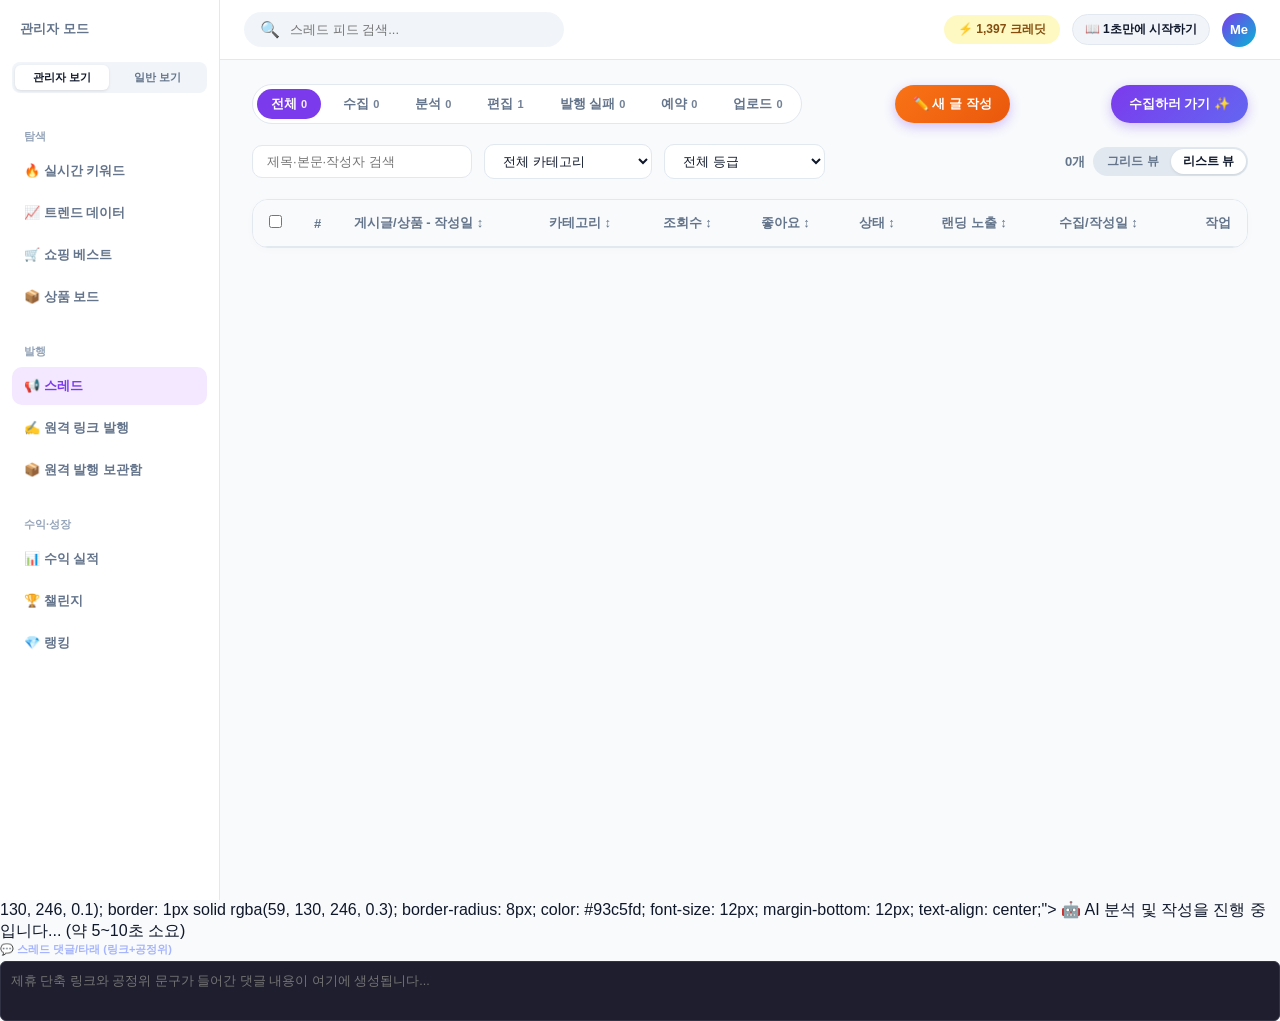
==== commit 547b57bd: "Feat: Add landing page visibility checkbox toggler to dashboard table" ====
--- a/collected.html
+++ b/collected.html
@@ -122,6 +122,7 @@
                 <th>조회수 ↕</th>
                 <th>좋아요 ↕</th>
                 <th>상태 ↕</th>
+                <th>랜딩 노출 ↕</th>
                 <th>수집/작성일 ↕</th>
                 <th style="text-align: right;">작업</th>
               </tr>
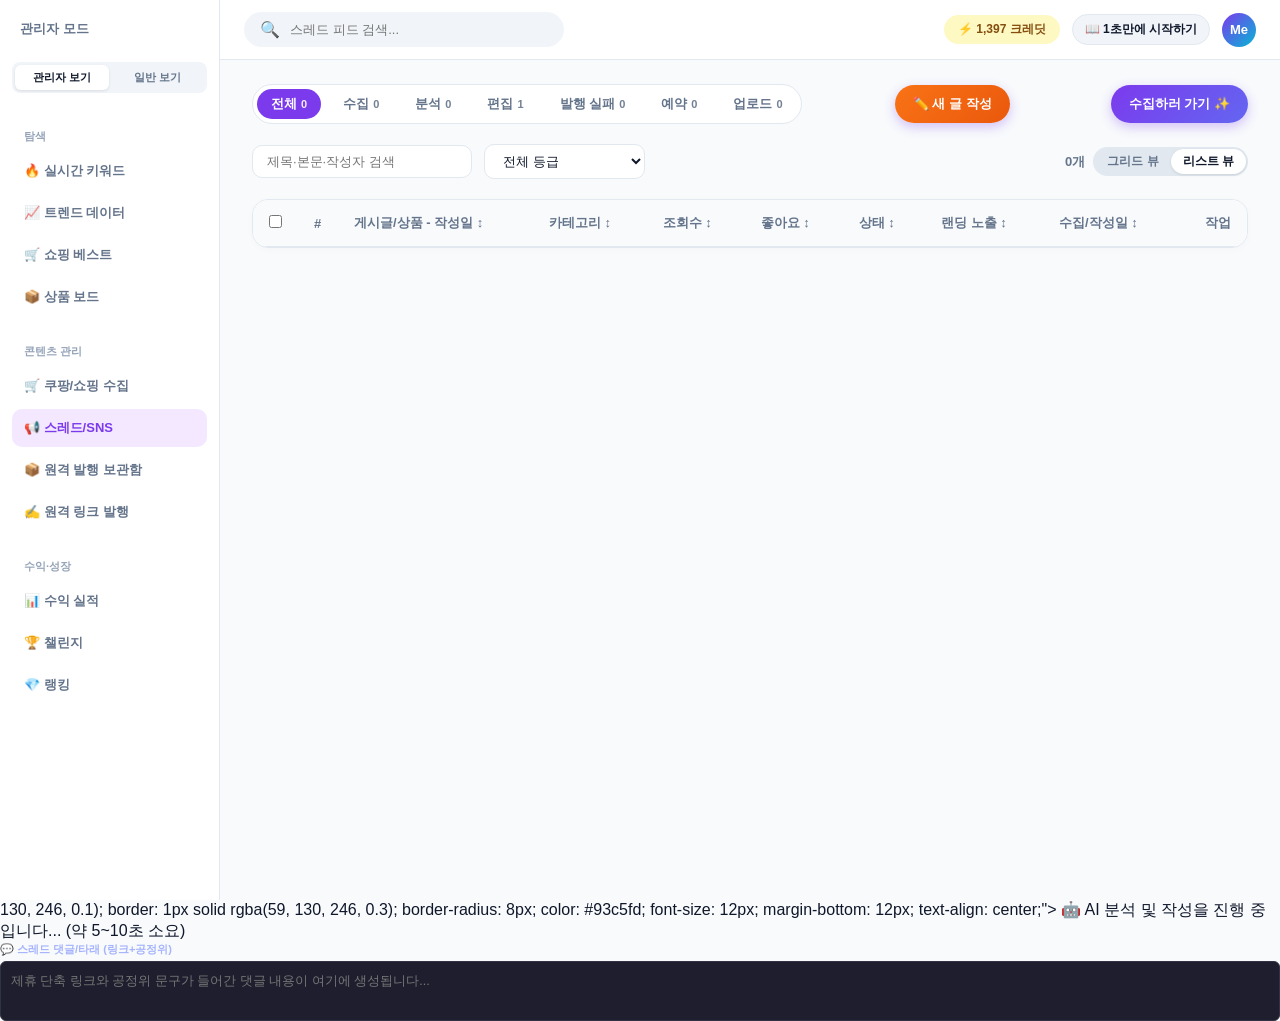
==== commit c077cde0: "Feat: Restructure sidebar menus to separate Coupang, Threads, and Publish Storage, and filter index " ====
--- a/collected.html
+++ b/collected.html
@@ -30,12 +30,13 @@
         <a href="#" class="nav-item">📦 상품 보드</a>
       </div>
 
-      <!-- Navigation Section 2: 발행 -->
+      <!-- Navigation Section 2: 콘텐츠 관리 -->
       <div class="nav-section">
-        <div class="nav-title">발행</div>
-        <a href="#" class="nav-item active" id="nav-board">📢 스레드</a>
+        <div class="nav-title">콘텐츠 관리</div>
+        <a href="#" class="nav-item" id="nav-shopping">🛒 쿠팡/쇼핑 수집</a>
+        <a href="#" class="nav-item active" id="nav-board">📢 스레드/SNS</a>
+        <a href="#" class="nav-item" id="nav-remote-archive">📦 원격 발행 보관함</a>
         <a href="#" class="nav-item" id="nav-publish">✍️ 원격 링크 발행</a>
-        <a href="#" class="nav-item" id="nav-remote-archive">📦 원격 발행 보관함</a>
       </div>
 
       <!-- Navigation Section 3: 수익·성장 -->
@@ -85,7 +86,7 @@
         <div class="filter-controls">
           <div class="search-filter-group">
             <input type="text" class="input-search" id="filter-keyword" placeholder="제목·본문·작성자 검색">
-            <select class="select-filter" id="filter-category">
+            <select class="select-filter" id="filter-category" style="display: none;">
               <option value="all">전체 카테고리</option>
               <option value="shopping">🛒 쿠팡 / 쇼핑</option>
               <option value="shopping_remote">📦 원격 발행 보관함</option>
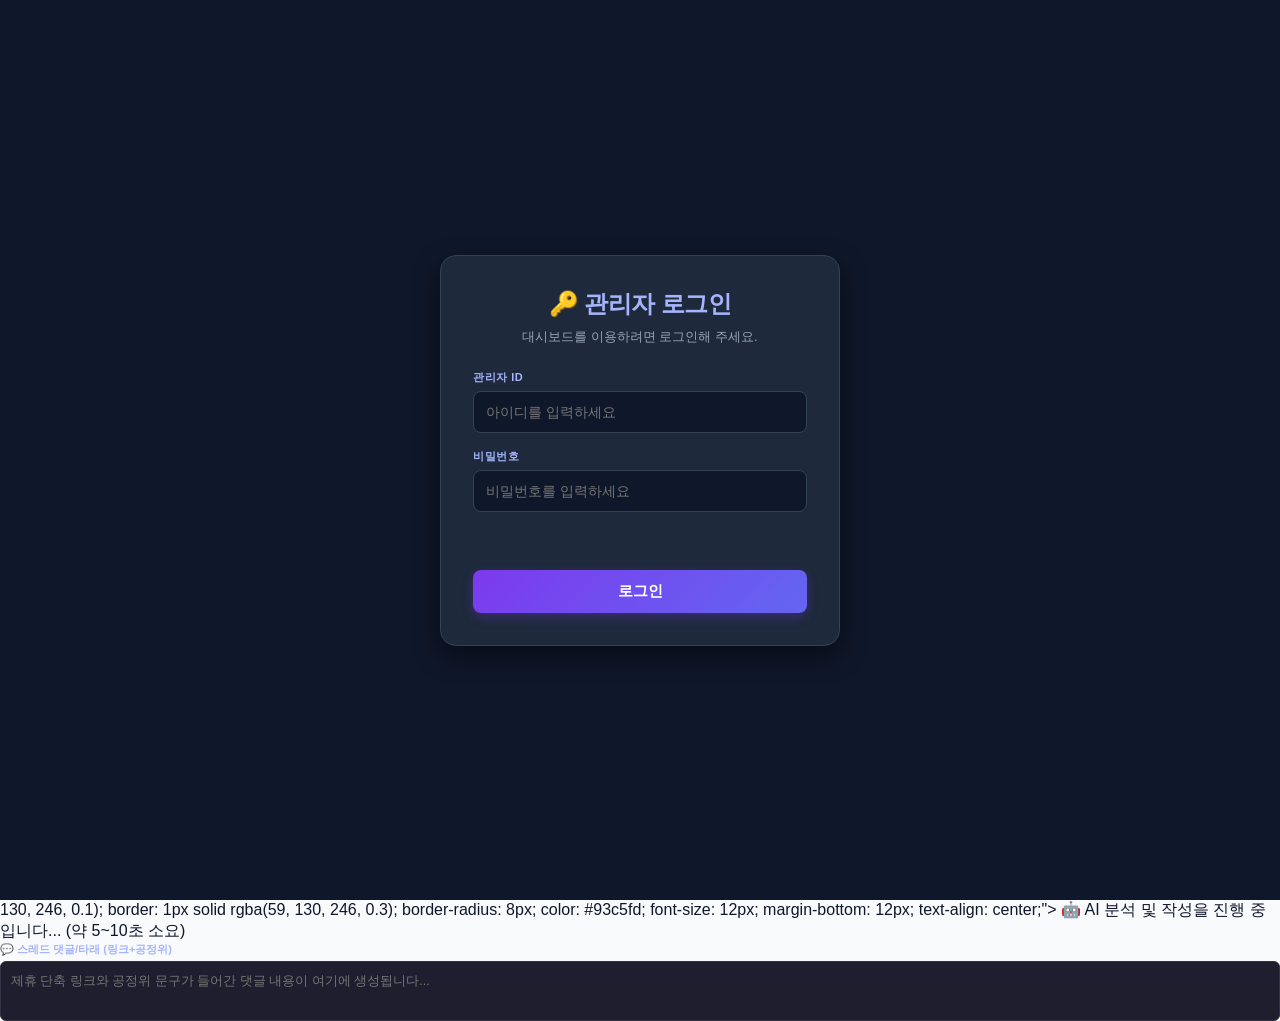
==== commit 3592410c: "feat: Add My Page, Admin Authentication, Gemini Key DB persistence, and quick shortcuts" ====
--- a/collected.html
+++ b/collected.html
@@ -9,6 +9,30 @@
 </head>
 <body>
 
+  <!-- Fullscreen Login Overlay -->
+  <div id="login-overlay" style="position: fixed; top: 0; left: 0; width: 100vw; height: 100vh; background-color: #0f172a; z-index: 99999; display: flex; justify-content: center; align-items: center; font-family: sans-serif;">
+    <div style="background: #1e293b; border: 1px solid #334155; border-radius: 16px; padding: 32px; width: 100%; max-width: 400px; box-shadow: 0 10px 25px rgba(0, 0, 0, 0.5); color: #f8fafc; text-align: center;">
+      <h2 style="font-size: 24px; font-weight: 800; margin-bottom: 8px; color: #a5b4fc; letter-spacing: -0.025em; display: flex; align-items: center; justify-content: center; gap: 8px;">🔑 관리자 로그인</h2>
+      <p style="font-size: 13px; color: #94a3b8; margin-bottom: 24px;">대시보드를 이용하려면 로그인해 주세요.</p>
+      
+      <div style="text-align: left; margin-bottom: 16px;">
+        <label style="font-size: 11px; font-weight: 700; color: #a5b4fc; display: block; margin-bottom: 6px; text-transform: uppercase; letter-spacing: 0.05em;">관리자 ID</label>
+        <input type="text" id="login-username" placeholder="아이디를 입력하세요" style="width: 100%; padding: 12px; background-color: #0f172a; border: 1px solid #334155; color: #ffffff; border-radius: 8px; font-size: 14px; outline: none; transition: border-color 0.2s;">
+      </div>
+      
+      <div style="text-align: left; margin-bottom: 24px;">
+        <label style="font-size: 11px; font-weight: 700; color: #a5b4fc; display: block; margin-bottom: 6px; text-transform: uppercase; letter-spacing: 0.05em;">비밀번호</label>
+        <input type="password" id="login-password" placeholder="비밀번호를 입력하세요" style="width: 100%; padding: 12px; background-color: #0f172a; border: 1px solid #334155; color: #ffffff; border-radius: 8px; font-size: 14px; outline: none; transition: border-color 0.2s;">
+      </div>
+      
+      <div id="login-error-msg" style="color: #f87171; font-size: 13px; margin-bottom: 16px; font-weight: 600; min-height: 18px;"></div>
+      
+      <button id="btn-login-submit" style="width: 100%; padding: 12px; background: linear-gradient(135deg, #7c3aed, #6366f1); color: #ffffff; border: none; border-radius: 8px; font-weight: 700; font-size: 15px; cursor: pointer; transition: transform 0.15s, box-shadow 0.15s; box-shadow: 0 4px 12px rgba(124, 58, 237, 0.3);">
+        로그인
+      </button>
+    </div>
+  </div>
+
   <div class="app-container">
     <!-- Left Navigation Sidebar (Photo 1) -->
     <aside class="sidebar">
@@ -45,6 +69,12 @@
         <a href="#" class="nav-item">📊 수익 실적</a>
         <a href="#" class="nav-item">🏆 챌린지</a>
         <a href="#" class="nav-item">💎 랭킹</a>
+      </div>
+
+      <!-- Navigation Section 4: 설정 -->
+      <div class="nav-section">
+        <div class="nav-title">설정</div>
+        <a href="#" class="nav-item" id="nav-mypage">👤 MY 페이지</a>
       </div>
     </aside>
 
@@ -204,6 +234,145 @@
           </div>
         </div>
       </main>
+
+      <!-- My Page View -->
+      <main class="content-body" id="mypage-view" style="display: none;">
+        <div class="tabs-row" style="margin-bottom: 24px;">
+          <h2 style="font-size: 20px; color: #f8fafc; font-weight: 700; display: flex; align-items: center; gap: 8px;">
+            👤 MY 페이지 및 설정
+          </h2>
+        </div>
+
+        <div style="display: flex; flex-direction: column; gap: 24px;">
+          <!-- Quick Shortcuts Grid -->
+          <div style="background: #1e1e2f; border: 1px solid #313244; border-radius: 12px; padding: 20px;">
+            <h3 style="font-size: 15px; color: #a5b4fc; font-weight: 700; margin-bottom: 16px; display: flex; align-items: center; gap: 6px;">
+              🔗 플랫폼 바로가기 (원격 발행 / 트렌드 분석)
+            </h3>
+            
+            <div style="display: grid; grid-template-columns: repeat(auto-fit, minmax(220px, 1fr)); gap: 16px;">
+              <!-- Social Platforms Box -->
+              <div style="background: #12121e; border: 1px solid #2e2e3e; border-radius: 10px; padding: 16px;">
+                <h4 style="font-size: 13px; color: #f472b6; font-weight: 700; margin-bottom: 12px;">📢 소셜 플랫폼 바로가기</h4>
+                <div style="display: flex; flex-direction: column; gap: 8px;">
+                  <a href="https://www.threads.net/" target="_blank" style="color: #cbd5e1; font-size: 13px; text-decoration: none; display: flex; align-items: center; justify-content: space-between; padding: 6px 8px; background: #1a1a2e; border-radius: 6px; border: 1px solid transparent; transition: all 0.2s;">
+                    <span>스레드 (Threads)</span> <span style="font-size: 11px; color: #64748b;">이동 ➔</span>
+                  </a>
+                  <a href="https://www.instagram.com/" target="_blank" style="color: #cbd5e1; font-size: 13px; text-decoration: none; display: flex; align-items: center; justify-content: space-between; padding: 6px 8px; background: #1a1a2e; border-radius: 6px; border: 1px solid transparent; transition: all 0.2s;">
+                    <span>인스타그램 (Instagram)</span> <span style="font-size: 11px; color: #64748b;">이동 ➔</span>
+                  </a>
+                  <a href="https://www.youtube.com/" target="_blank" style="color: #cbd5e1; font-size: 13px; text-decoration: none; display: flex; align-items: center; justify-content: space-between; padding: 6px 8px; background: #1a1a2e; border-radius: 6px; border: 1px solid transparent; transition: all 0.2s;">
+                    <span>유튜브 (YouTube)</span> <span style="font-size: 11px; color: #64748b;">이동 ➔</span>
+                  </a>
+                  <a href="https://www.xiaohongshu.com/" target="_blank" style="color: #cbd5e1; font-size: 13px; text-decoration: none; display: flex; align-items: center; justify-content: space-between; padding: 6px 8px; background: #1a1a2e; border-radius: 6px; border: 1px solid transparent; transition: all 0.2s;">
+                    <span>샤오홍슈 (Xiaohongshu)</span> <span style="font-size: 11px; color: #64748b;">이동 ➔</span>
+                  </a>
+                  <a href="https://partners.coupang.com/" target="_blank" style="color: #cbd5e1; font-size: 13px; text-decoration: none; display: flex; align-items: center; justify-content: space-between; padding: 6px 8px; background: #1a1a2e; border-radius: 6px; border: 1px solid transparent; transition: all 0.2s;">
+                    <span>쿠팡 파트너스 홈</span> <span style="font-size: 11px; color: #64748b;">이동 ➔</span>
+                  </a>
+                  <a href="https://toss.im/" target="_blank" style="color: #cbd5e1; font-size: 13px; text-decoration: none; display: flex; align-items: center; justify-content: space-between; padding: 6px 8px; background: #1a1a2e; border-radius: 6px; border: 1px solid transparent; transition: all 0.2s;">
+                    <span>토스쇼핑 홈</span> <span style="font-size: 11px; color: #64748b;">이동 ➔</span>
+                  </a>
+                </div>
+              </div>
+
+              <!-- Trend Platforms Box -->
+              <div style="background: #12121e; border: 1px solid #2e2e3e; border-radius: 10px; padding: 16px;">
+                <h4 style="font-size: 13px; color: #38bdf8; font-weight: 700; margin-bottom: 12px;">🔥 실시간 트렌드 및 인기순위</h4>
+                <div style="display: flex; flex-direction: column; gap: 8px;">
+                  <a href="https://shopping.naver.com/best/home" target="_blank" style="color: #cbd5e1; font-size: 13px; text-decoration: none; display: flex; align-items: center; justify-content: space-between; padding: 6px 8px; background: #1a1a2e; border-radius: 6px; border: 1px solid transparent; transition: all 0.2s;">
+                    <span>네이버 쇼핑 베스트 100</span> <span style="font-size: 11px; color: #64748b;">이동 ➔</span>
+                  </a>
+                  <a href="https://datalab.naver.com/" target="_blank" style="color: #cbd5e1; font-size: 13px; text-decoration: none; display: flex; align-items: center; justify-content: space-between; padding: 6px 8px; background: #1a1a2e; border-radius: 6px; border: 1px solid transparent; transition: all 0.2s;">
+                    <span>네이버 데이터랩 (트렌드)</span> <span style="font-size: 11px; color: #64748b;">이동 ➔</span>
+                  </a>
+                  <a href="https://www.coupang.com/np/goldbox" target="_blank" style="color: #cbd5e1; font-size: 13px; text-decoration: none; display: flex; align-items: center; justify-content: space-between; padding: 6px 8px; background: #1a1a2e; border-radius: 6px; border: 1px solid transparent; transition: all 0.2s;">
+                    <span>쿠팡 골드박스 (오늘의특가)</span> <span style="font-size: 11px; color: #64748b;">이동 ➔</span>
+                  </a>
+                  <a href="https://trend.kakao.com/" target="_blank" style="color: #cbd5e1; font-size: 13px; text-decoration: none; display: flex; align-items: center; justify-content: space-between; padding: 6px 8px; background: #1a1a2e; border-radius: 6px; border: 1px solid transparent; transition: all 0.2s;">
+                    <span>카카오 트렌드</span> <span style="font-size: 11px; color: #64748b;">이동 ➔</span>
+                  </a>
+                  <a href="https://zuise.com/" target="_blank" style="color: #cbd5e1; font-size: 13px; text-decoration: none; display: flex; align-items: center; justify-content: space-between; padding: 6px 8px; background: #1a1a2e; border-radius: 6px; border: 1px solid transparent; transition: all 0.2s;">
+                    <span>주이세 (쿠팡 키워드 분석)</span> <span style="font-size: 11px; color: #64748b;">이동 ➔</span>
+                  </a>
+                </div>
+              </div>
+            </div>
+          </div>
+
+          <!-- Configuration Panels Grid -->
+          <div style="display: flex; gap: 20px; flex-wrap: wrap;">
+            <!-- Left Side: Basic Settings & API Key & PW -->
+            <div style="flex: 1; min-width: 300px; display: flex; flex-direction: column; gap: 20px;">
+              <!-- Google Gemini API Key Section -->
+              <div style="background: #1e1e2f; border: 1px solid #313244; border-radius: 12px; padding: 20px;">
+                <h3 style="font-size: 15px; color: #a5b4fc; font-weight: 700; margin-bottom: 12px;">🔑 Google Gemini API Key 설정</h3>
+                <p style="font-size: 12px; color: #94a3b8; margin-bottom: 16px;">여기에 설정된 API 키는 데이터베이스에 영구 저장되며, 글 자동생성 시 항상 우선 로드되어 키 분실을 방지합니다.</p>
+                <div style="display: flex; gap: 8px; align-items: center; margin-bottom: 12px;">
+                  <input type="password" id="mypage-gemini-key" placeholder="Google Gemini API Key를 입력하세요" style="flex: 1; padding: 10px 12px; background: #12121e; border: 1px solid #313244; color: #fff; border-radius: 8px; font-size: 13px; outline: none;">
+                  <button id="btn-mypage-save-key" class="db-modal-btn btn-gradient" style="margin: 0; padding: 10px 20px; white-space: nowrap; height: 38px;">저장</button>
+                </div>
+                <a href="https://aistudio.google.com/" target="_blank" style="font-size: 12px; color: #818cf8; text-decoration: underline;">Google AI Studio에서 API 키 받기 ➔</a>
+              </div>
+
+              <!-- Password Change Section -->
+              <div style="background: #1e1e2f; border: 1px solid #313244; border-radius: 12px; padding: 20px;">
+                <h3 style="font-size: 15px; color: #a5b4fc; font-weight: 700; margin-bottom: 12px;">🔒 관리자 비밀번호 변경</h3>
+                <div style="display: flex; flex-direction: column; gap: 12px;">
+                  <div>
+                    <label style="display: block; font-size: 12px; color: #cbd5e1; margin-bottom: 6px;">현재 비밀번호</label>
+                    <input type="password" id="mypage-current-pw" placeholder="현재 비밀번호를 입력하세요" style="width: 100%; padding: 10px 12px; background: #12121e; border: 1px solid #313244; color: #fff; border-radius: 8px; font-size: 13px; outline: none;">
+                  </div>
+                  <div>
+                    <label style="display: block; font-size: 12px; color: #cbd5e1; margin-bottom: 6px;">새 비밀번호</label>
+                    <input type="password" id="mypage-new-pw" placeholder="새 비밀번호를 입력하세요" style="width: 100%; padding: 10px 12px; background: #12121e; border: 1px solid #313244; color: #fff; border-radius: 8px; font-size: 13px; outline: none;">
+                  </div>
+                  <div>
+                    <label style="display: block; font-size: 12px; color: #cbd5e1; margin-bottom: 6px;">새 비밀번호 확인</label>
+                    <input type="password" id="mypage-confirm-pw" placeholder="새 비밀번호를 다시 입력하세요" style="width: 100%; padding: 10px 12px; background: #12121e; border: 1px solid #313244; color: #fff; border-radius: 8px; font-size: 13px; outline: none;">
+                  </div>
+                  <div id="mypage-pw-error" style="color: #f87171; font-size: 12px; font-weight: 600; min-height: 16px;"></div>
+                  <button id="btn-mypage-change-pw" class="db-modal-btn btn-purple" style="margin: 0; padding: 10px; width: 100%; font-size: 13px;">비밀번호 업데이트</button>
+                </div>
+              </div>
+            </div>
+
+            <!-- Right Side: Landing Profile Settings -->
+            <div style="flex: 2; min-width: 380px; background: #1e1e2f; border: 1px solid #313244; border-radius: 12px; padding: 20px; display: flex; flex-direction: column;">
+              <h3 style="font-size: 15px; color: #a5b4fc; font-weight: 700; margin-bottom: 12px;">👤 프로필 카드 관리 (일반 뷰 랜딩용)</h3>
+              <p style="font-size: 12px; color: #94a3b8; margin-bottom: 16px;">랜딩 페이지(일반 뷰)에 표시될 프로필 세부 정보를 선택하여 실시간으로 편집하고 DB에 저장합니다.</p>
+              
+              <div style="margin-bottom: 16px;">
+                <label style="display: block; font-size: 12px; color: #cbd5e1; margin-bottom: 6px; font-weight: 700;">대상 프로필 선택</label>
+                <select id="mypage-profile-select" style="width: 100%; padding: 10px; background: #12121e; border: 1px solid #313244; color: #fff; border-radius: 8px; font-size: 13px; outline: none;">
+                  <option value="kkoolkkool">kkoolkkool (기본 프로필)</option>
+                  <option value="salim_nam">salim_nam (살림남 프로필)</option>
+                </select>
+              </div>
+
+              <div style="display: flex; flex-direction: column; gap: 12px; flex: 1;">
+                <div>
+                  <label style="display: block; font-size: 12px; color: #cbd5e1; margin-bottom: 6px;">프로필 표시명</label>
+                  <input type="text" id="mypage-profile-name" placeholder="닉네임" style="width: 100%; padding: 10px 12px; background: #12121e; border: 1px solid #313244; color: #fff; border-radius: 8px; font-size: 13px; outline: none;">
+                </div>
+                <div>
+                  <label style="display: block; font-size: 12px; color: #cbd5e1; margin-bottom: 6px;">아바타 이미지 파일명 (또는 절대 경로 URL)</label>
+                  <input type="text" id="mypage-profile-avatar" placeholder="예: kkoolkkool_avatar.jpg" style="width: 100%; padding: 10px 12px; background: #12121e; border: 1px solid #313244; color: #fff; border-radius: 8px; font-size: 13px; outline: none;">
+                </div>
+                <div>
+                  <label style="display: block; font-size: 12px; color: #cbd5e1; margin-bottom: 6px;">비즈니스 연락처 (이메일)</label>
+                  <input type="email" id="mypage-profile-email" placeholder="이메일 주소를 입력하세요" style="width: 100%; padding: 10px 12px; background: #12121e; border: 1px solid #313244; color: #fff; border-radius: 8px; font-size: 13px; outline: none;">
+                </div>
+                <div style="display: flex; flex-direction: column; flex: 1;">
+                  <label style="display: block; font-size: 12px; color: #cbd5e1; margin-bottom: 6px;">공정위 고지 문구 및 자기소개글</label>
+                  <textarea id="mypage-profile-desc" rows="5" placeholder="프로필 하단에 고정 표시될 자기소개 및 제휴 수수료 고지 문구입니다." style="width: 100%; flex: 1; padding: 10px 12px; background: #12121e; border: 1px solid #313244; color: #fff; border-radius: 8px; font-size: 13px; line-height: 1.5; font-family: inherit; resize: none; outline: none; min-height: 100px;"></textarea>
+                </div>
+                <button id="btn-mypage-save-profile" class="db-modal-btn btn-red" style="margin-top: 8px; padding: 12px; font-size: 13px; width: 100%;">💾 선택된 프로필 정보 저장하기</button>
+              </div>
+            </div>
+          </div>
+        </div>
+      </main>
     </div>
   </div>
 
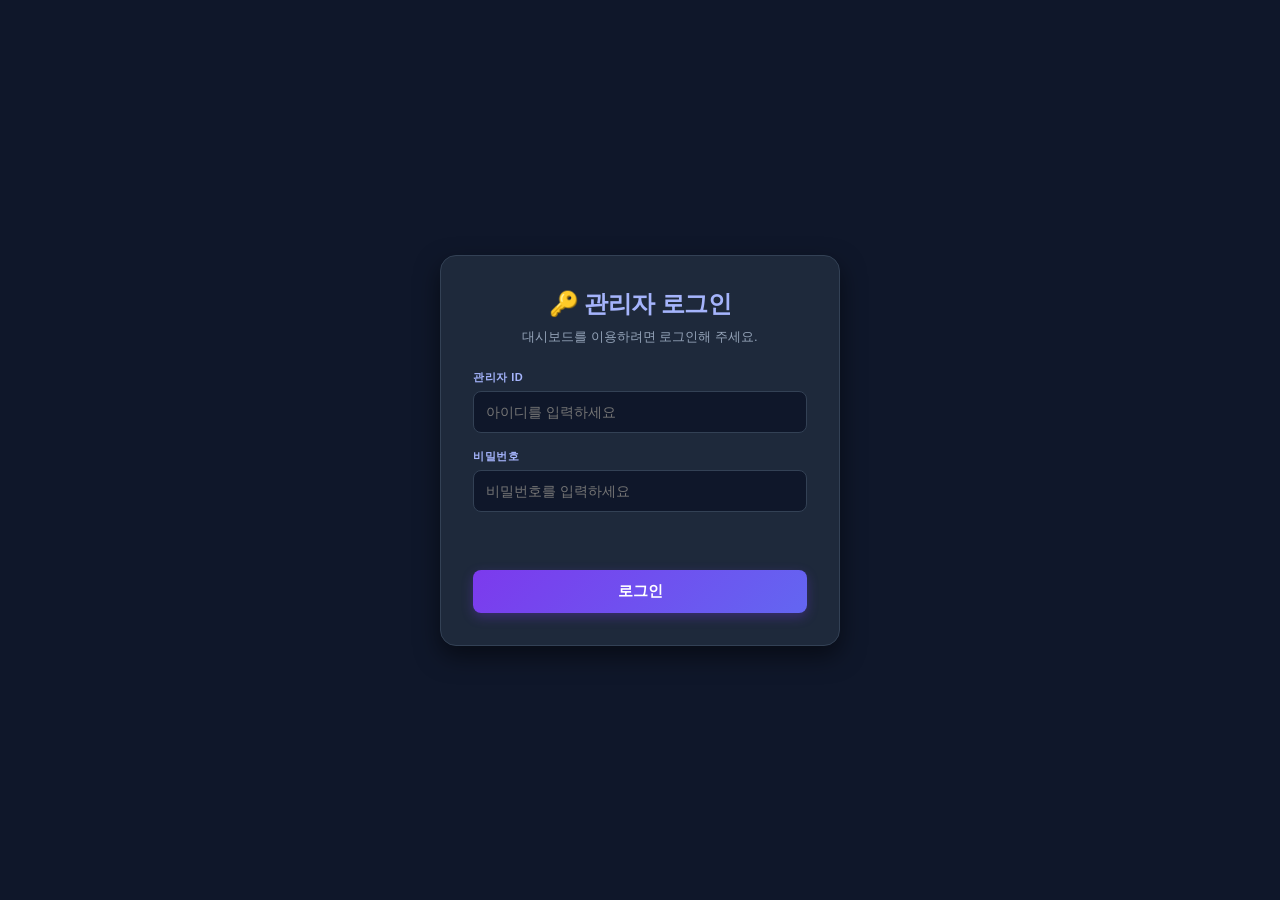
==== commit 9a00d610: "fix: Resolve HTML syntax bug and duplicate threads elements in collected.html" ====
--- a/collected.html
+++ b/collected.html
@@ -297,6 +297,23 @@
                   </a>
                 </div>
               </div>
+
+              <!-- Custom Shortcuts Box -->
+              <div style="background: #12121e; border: 1px solid #2e2e3e; border-radius: 10px; padding: 16px; display: flex; flex-direction: column;">
+                <h4 style="font-size: 13px; color: #a5b4fc; font-weight: 700; margin-bottom: 12px;">🔗 내 바로가기 링크 관리</h4>
+                
+                <!-- Link list container -->
+                <div id="mypage-custom-links-container" style="display: flex; flex-direction: column; gap: 8px; flex: 1; margin-bottom: 12px; max-height: 240px; overflow-y: auto;">
+                  <div style="font-size: 12px; color: #64748b; text-align: center; padding: 20px 0;">등록된 바로가기가 없습니다. 아래에서 추가해보세요!</div>
+                </div>
+
+                <!-- Add Form -->
+                <div style="border-top: 1px solid #282838; padding-top: 12px; display: flex; flex-direction: column; gap: 8px;">
+                  <input type="text" id="mypage-add-link-title" placeholder="링크 이름 (예: 내 스레드)" style="width: 100%; padding: 8px 10px; background: #1a1a2e; border: 1px solid #313244; color: #fff; border-radius: 6px; font-size: 12px; outline: none;">
+                  <input type="text" id="mypage-add-link-url" placeholder="주소 (예: threads.net/@id)" style="width: 100%; padding: 8px 10px; background: #1a1a2e; border: 1px solid #313244; color: #fff; border-radius: 6px; font-size: 12px; outline: none;">
+                  <button id="btn-mypage-add-link" class="db-modal-btn btn-gradient" style="margin: 0; padding: 8px; font-size: 12px; font-weight: 700; width: 100%;">링크 추가하기 +</button>
+                </div>
+              </div>
             </div>
           </div>
 
@@ -313,6 +330,36 @@
                   <button id="btn-mypage-save-key" class="db-modal-btn btn-gradient" style="margin: 0; padding: 10px 20px; white-space: nowrap; height: 38px;">저장</button>
                 </div>
                 <a href="https://aistudio.google.com/" target="_blank" style="font-size: 12px; color: #818cf8; text-decoration: underline;">Google AI Studio에서 API 키 받기 ➔</a>
+              </div>
+
+              <!-- Chrome Extension ID Settings -->
+              <div style="background: #1e1e2f; border: 1px solid #313244; border-radius: 12px; padding: 20px;">
+                <h3 style="font-size: 15px; color: #a5b4fc; font-weight: 700; margin-bottom: 12px;">🔌 크롬 확장 프로그램 연동</h3>
+                
+                <div id="mypage-ext-detected-info" style="display: none; padding: 10px; background: rgba(59, 130, 246, 0.15); border: 1px solid rgba(59, 130, 246, 0.3); border-radius: 8px; font-size: 12.5px; color: #93c5fd; line-height: 1.4; margin-bottom: 12px;">
+                  ℹ️ 현재 확장 프로그램(전용 대시보드)으로 접속 중입니다. ID가 안전하게 저장되었습니다.
+                </div>
+
+                <div id="mypage-ext-web-info" style="display: flex; flex-direction: column; gap: 8px;">
+                  <p style="font-size: 12px; color: #94a3b8; margin-bottom: 8px;">웹 버전에서는 쿠팡 수집 기능이 제한되므로 확장 프로그램 ID를 입력하여 전용 대시보드 주소를 빌드 및 저장하세요.</p>
+                  <div>
+                    <label style="display: block; font-size: 12px; color: #cbd5e1; margin-bottom: 6px;">확장 프로그램 고유 ID</label>
+                    <div style="display: flex; gap: 8px; align-items: center;">
+                      <input type="text" id="mypage-ext-id" placeholder="예: jkhgfdsa..." style="flex: 1; padding: 10px 12px; background: #12121e; border: 1px solid #313244; color: #fff; border-radius: 8px; font-size: 13px; outline: none;">
+                      <button id="btn-mypage-save-ext-id" class="db-modal-btn btn-gradient" style="margin: 0; padding: 10px 20px; white-space: nowrap; height: 38px;">저장</button>
+                    </div>
+                  </div>
+                  
+                  <div style="margin-top: 8px; border-top: 1px solid #282838; padding-top: 12px;">
+                    <label style="display: block; font-size: 12px; color: #cbd5e1; margin-bottom: 6px;">확장 프로그램 전용 대시보드 바로가기</label>
+                    <input type="text" id="mypage-ext-constructed-url" readonly style="width: 100%; padding: 8px; background: #12121e; border: 1px solid #313244; color: #a5b4fc; border-radius: 6px; font-size: 12px; margin-bottom: 8px; outline: none; border-style: dashed;" value="ID를 먼저 저장해 주세요.">
+                    <div style="display: flex; gap: 8px;">
+                      <button id="btn-mypage-copy-ext-url" class="db-modal-btn btn-purple" style="flex: 1; margin: 0; padding: 8px; font-size: 12px; font-weight: 700;">주소 복사</button>
+                      <button id="btn-mypage-go-ext-url" class="db-modal-btn btn-purple" style="flex: 1; margin: 0; padding: 8px; font-size: 12px; font-weight: 700;">대시보드 이동</button>
+                    </div>
+                    <p style="font-size: 11px; color: #94a3b8; margin-top: 6px; line-height: 1.4;">💡 크롬 보안 정책상 '이동'이 안 열리는 경우 **[주소 복사]** 후 새 탭 주소창에 붙여넣어 접속하세요!</p>
+                  </div>
+                </div>
               </div>
 
               <!-- Password Change Section -->
@@ -473,7 +520,14 @@
           <label style="font-size: 10px; font-weight: 700; color: #a5b4fc; display: block; margin-bottom: 2px;">🔗 개인 제휴 링크 (비워두면 상품 원본 링크가 사용됩니다)</label>
           <input type="text" id="coupang-partners-link-input" placeholder="예: https://link.coupang.com/a/xxxxxx" style="width: 100%; padding: 6px 8px; background: #12121e; border: 1px solid #313244; color: #fff; border-radius: 6px; font-size: 11px;">
         </div>
-      </div>      <!-- Side-by-side Content Area -->
+      </div>
+      
+      <!-- AI Generation Status Message -->
+      <div id="blog-status-message" style="display: none; background: rgba(59, 130, 246, 0.15); border: 1px solid rgba(59, 130, 246, 0.3); border-radius: 8px; color: #93c5fd; font-size: 12.5px; padding: 10px; margin-bottom: 12px; text-align: center;">
+        🤖 AI 분석 및 작성을 진행 중입니다... (약 5~10초 소요)
+      </div>
+
+      <!-- Side-by-side Content Area -->
       <div style="flex: 1; min-height: 0; display: flex; gap: 20px; margin-bottom: 12px;">
         <!-- Left Panel: Blog -->
         <div style="flex: 1; display: flex; flex-direction: column; min-height: 0;">
@@ -539,22 +593,6 @@
         </div>
       </div>
     </div>
-  </div>130, 246, 0.1); border: 1px solid rgba(59, 130, 246, 0.3); border-radius: 8px; color: #93c5fd; font-size: 12px; margin-bottom: 12px; text-align: center;">
-        🤖 AI 분석 및 작성을 진행 중입니다... (약 5~10초 소요)
-      </div>
-
-          <!-- Right Panel: Reply Thread -->
-          <div style="flex: 1; display: flex; flex-direction: column; min-height: 0;">
-            <div style="display: flex; justify-content: space-between; align-items: center; margin-bottom: 4px;">
-              <label style="font-size: 11px; font-weight: 700; color: #a5b4fc;">💬 스레드 댓글/타래 (링크+공정위)</label>
-              <button id="btn-copy-threads-reply" class="db-modal-btn btn-gradient" style="padding: 3px 8px; font-size: 10px; width: auto; margin-bottom: 0; display: none;">📋 댓글 복사</button>
-            </div>
-            <textarea id="threads-result-reply" readonly placeholder="제휴 단축 링크와 공정위 문구가 들어간 댓글 내용이 여기에 생성됩니다..." style="flex: 1; width: 100%; padding: 10px; background: #1e1e2e; border: 1px solid #313244; color: #cbd5e1; border-radius: 6px; font-family: inherit; font-size: 12.5px; line-height: 1.5; resize: none; overflow-y: auto;"></textarea>
-          </div>
-        </div>
-      </div>
-      
-    </div>
   </div>
 
   <!-- Lightbox Modal for Original Size Image -->
